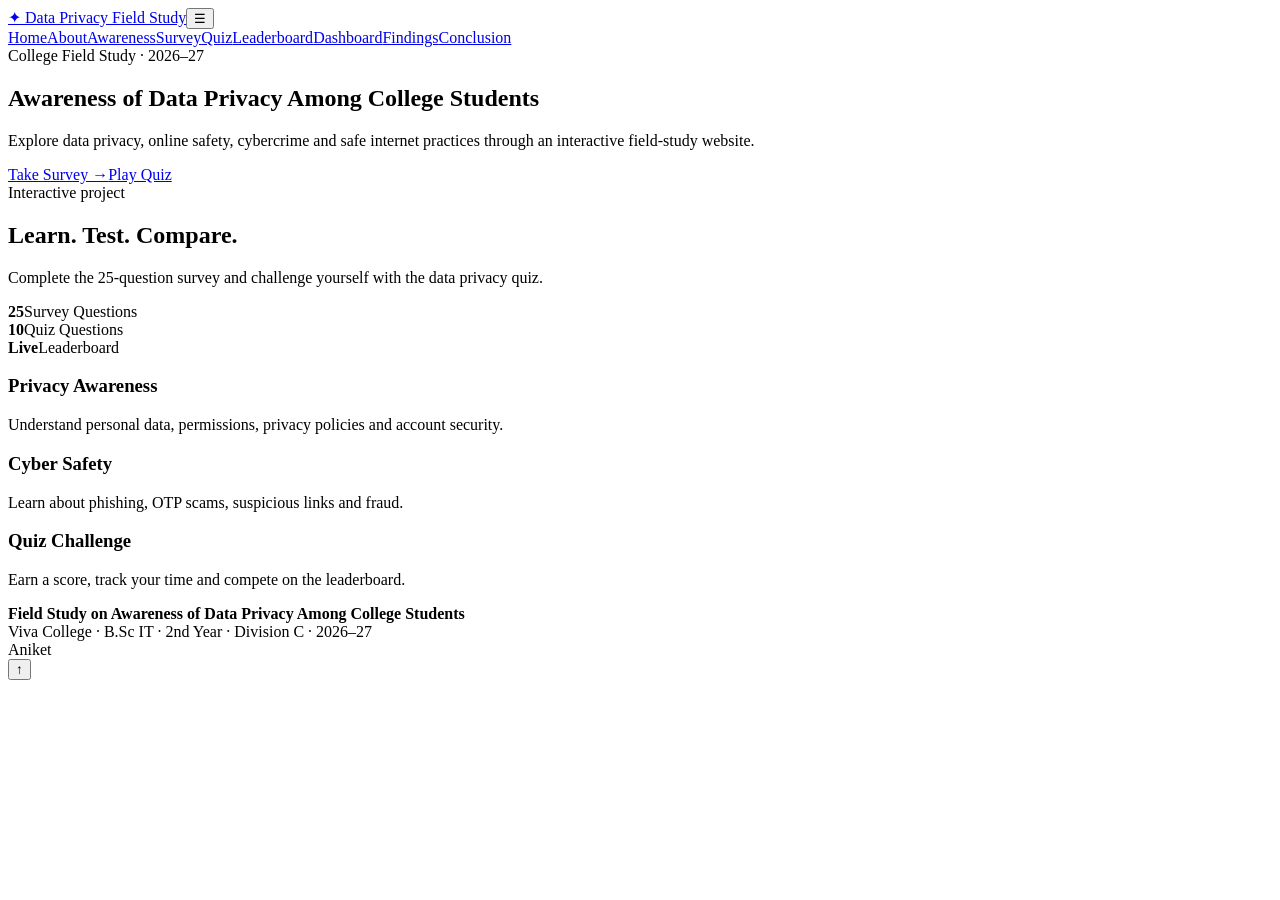
==== index.html @ 16b0fa5f "Add files via upload" ====
<!doctype html><html lang="en"><head><meta charset="utf-8"><meta name="viewport" content="width=device-width,initial-scale=1"><title>Home</title><link rel="stylesheet" href="css/style.css"></head><body><nav class="navbar"><div class="container nav-inner"><a class="brand" href="index.html"><span class="brand-mark">✦</span> Data Privacy Field Study</a><button class="menu-btn" type="button" aria-label="Menu" aria-expanded="false">☰</button><div class="nav-links"><a href="index.html">Home</a><a href="about.html">About</a><a href="awareness.html">Awareness</a><a href="survey.html">Survey</a><a href="quiz.html">Quiz</a><a href="leaderboard.html">Leaderboard</a><a href="dashboard.html">Dashboard</a><a href="findings.html">Findings</a><a href="conclusion.html">Conclusion</a></div></div></nav><main><section class="hero"><div class="container hero-grid"><div><span class="eyebrow">College Field Study · 2026–27</span><h1 class="gradient">Awareness of Data Privacy Among College Students</h1><p>Explore data privacy, online safety, cybercrime and safe internet practices through an interactive field-study website.</p><div class="actions"><a class="btn btn-primary" href="survey.html">Take Survey →</a><a class="btn" href="quiz.html">Play Quiz</a></div></div><div class="card"><span class="eyebrow">Interactive project</span><h2>Learn. Test. Compare.</h2><p>Complete the 25-question survey and challenge yourself with the data privacy quiz.</p><div class="stats"><div class="stat"><strong>25</strong><span>Survey Questions</span></div><div class="stat"><strong>10</strong><span>Quiz Questions</span></div><div class="stat"><strong>Live</strong><span>Leaderboard</span></div></div></div></div></section><section class="section"><div class="container grid"><div class="card"><h3>Privacy Awareness</h3><p>Understand personal data, permissions, privacy policies and account security.</p></div><div class="card"><h3>Cyber Safety</h3><p>Learn about phishing, OTP scams, suspicious links and fraud.</p></div><div class="card"><h3>Quiz Challenge</h3><p>Earn a score, track your time and compete on the leaderboard.</p></div></div></section></main><footer><div class="container footer-inner"><div><strong>Field Study on Awareness of Data Privacy Among College Students</strong><br>Viva College · B.Sc IT · 2nd Year · Division C · 2026–27</div><div>Aniket</div></div></footer><button class="back-top" aria-label="Back to top">↑</button><script src="js/main.js"></script></body></html>
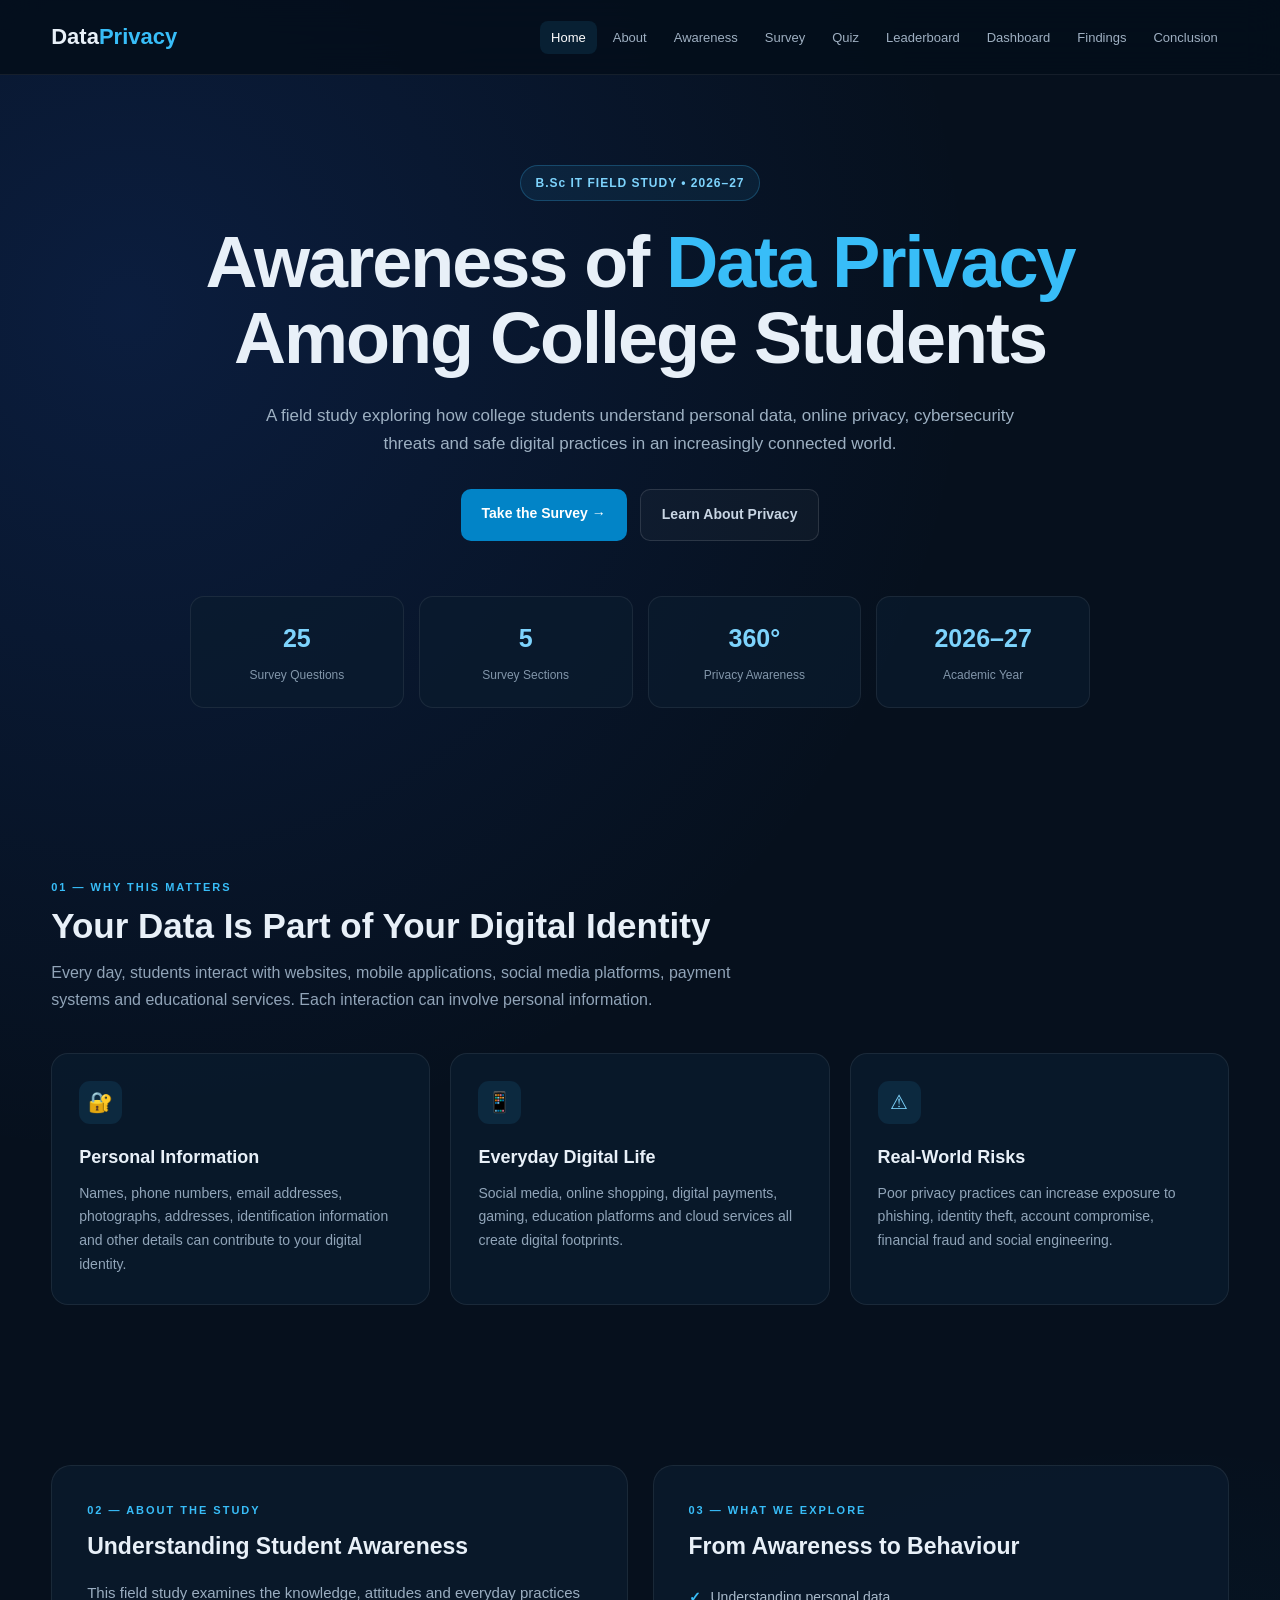
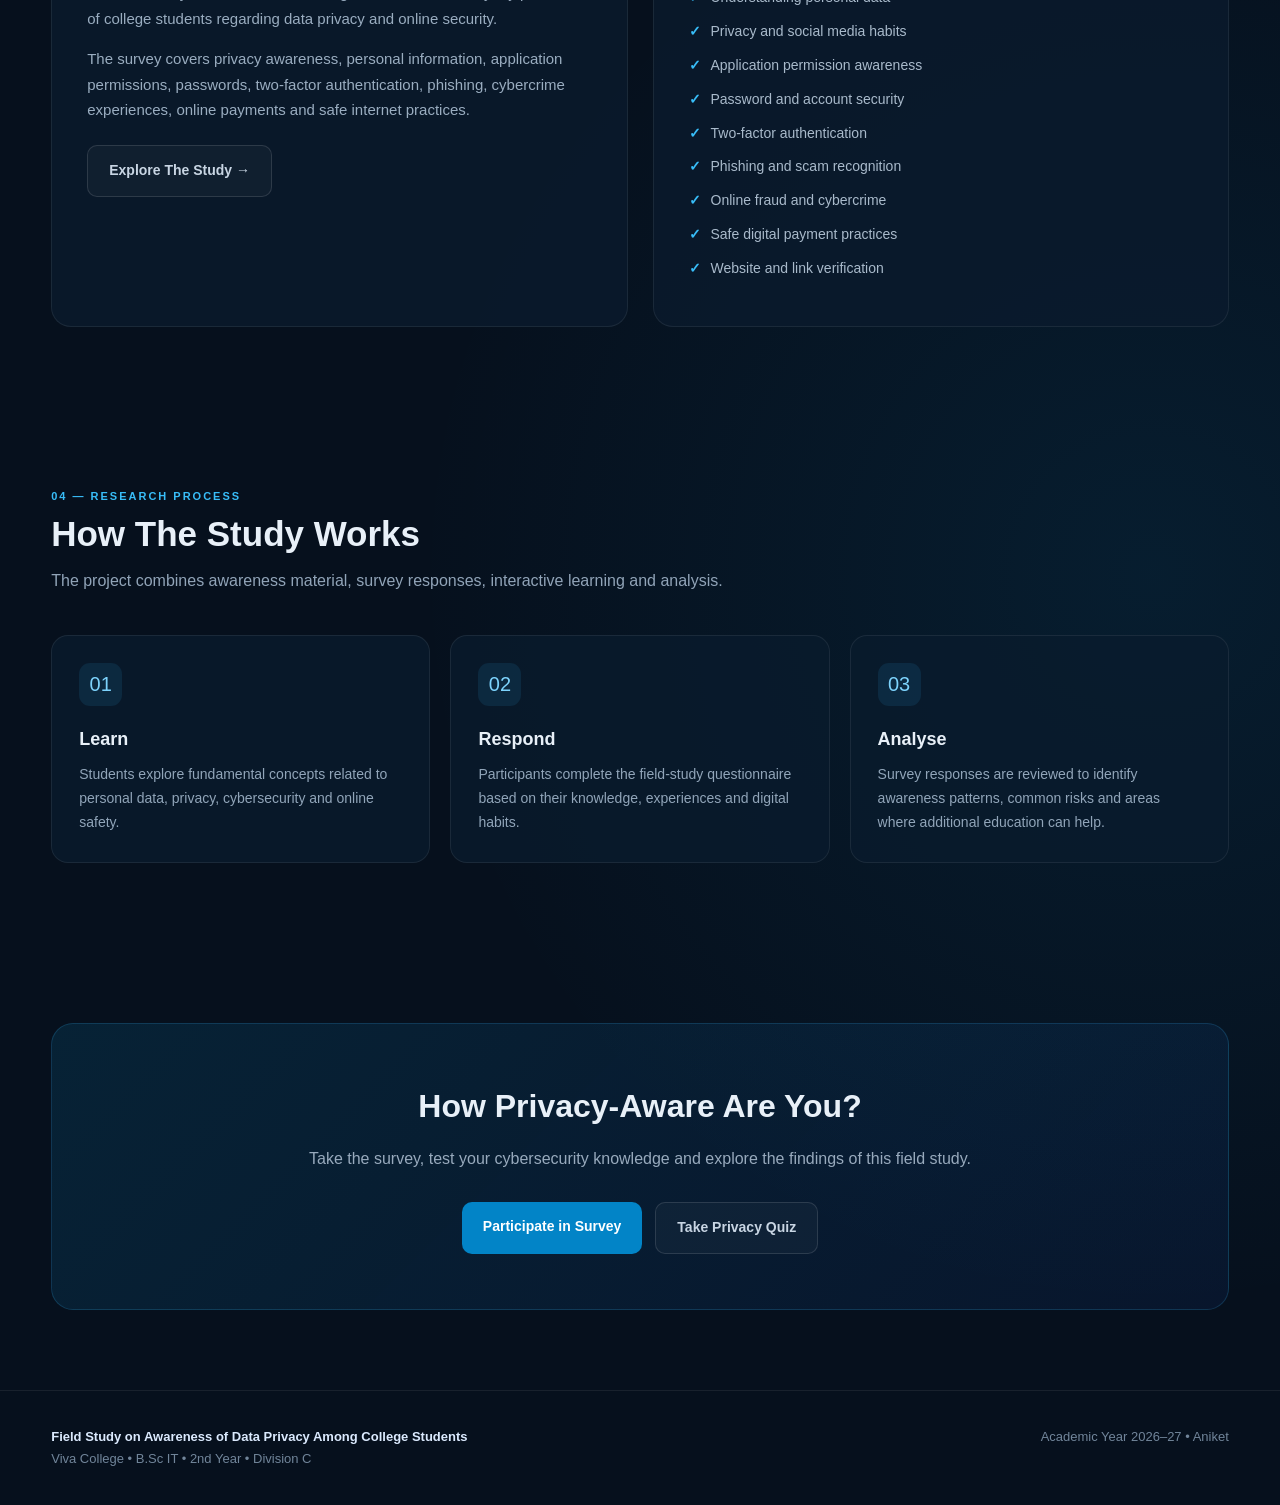
==== commit 58b945c3: "Update index.html" ====
--- a/index.html
+++ b/index.html
@@ -1 +1,838 @@
-<!doctype html><html lang="en"><head><meta charset="utf-8"><meta name="viewport" content="width=device-width,initial-scale=1"><title>Home</title><link rel="stylesheet" href="css/style.css"></head><body><nav class="navbar"><div class="container nav-inner"><a class="brand" href="index.html"><span class="brand-mark">✦</span> Data Privacy Field Study</a><button class="menu-btn" type="button" aria-label="Menu" aria-expanded="false">☰</button><div class="nav-links"><a href="index.html">Home</a><a href="about.html">About</a><a href="awareness.html">Awareness</a><a href="survey.html">Survey</a><a href="quiz.html">Quiz</a><a href="leaderboard.html">Leaderboard</a><a href="dashboard.html">Dashboard</a><a href="findings.html">Findings</a><a href="conclusion.html">Conclusion</a></div></div></nav><main><section class="hero"><div class="container hero-grid"><div><span class="eyebrow">College Field Study · 2026–27</span><h1 class="gradient">Awareness of Data Privacy Among College Students</h1><p>Explore data privacy, online safety, cybercrime and safe internet practices through an interactive field-study website.</p><div class="actions"><a class="btn btn-primary" href="survey.html">Take Survey →</a><a class="btn" href="quiz.html">Play Quiz</a></div></div><div class="card"><span class="eyebrow">Interactive project</span><h2>Learn. Test. Compare.</h2><p>Complete the 25-question survey and challenge yourself with the data privacy quiz.</p><div class="stats"><div class="stat"><strong>25</strong><span>Survey Questions</span></div><div class="stat"><strong>10</strong><span>Quiz Questions</span></div><div class="stat"><strong>Live</strong><span>Leaderboard</span></div></div></div></div></section><section class="section"><div class="container grid"><div class="card"><h3>Privacy Awareness</h3><p>Understand personal data, permissions, privacy policies and account security.</p></div><div class="card"><h3>Cyber Safety</h3><p>Learn about phishing, OTP scams, suspicious links and fraud.</p></div><div class="card"><h3>Quiz Challenge</h3><p>Earn a score, track your time and compete on the leaderboard.</p></div></div></section></main><footer><div class="container footer-inner"><div><strong>Field Study on Awareness of Data Privacy Among College Students</strong><br>Viva College · B.Sc IT · 2nd Year · Division C · 2026–27</div><div>Aniket</div></div></footer><button class="back-top" aria-label="Back to top">↑</button><script src="js/main.js"></script></body></html>+<!DOCTYPE html>
+<html lang="en">
+<head>
+  <meta charset="UTF-8">
+  <meta name="viewport" content="width=device-width, initial-scale=1.0">
+
+  <title>Data Privacy Awareness | Viva College Field Study</title>
+
+  <meta name="description"
+    content="Field Study on Awareness of Data Privacy Among College Students - Viva College, B.Sc IT 2nd Year Division C, Academic Year 2026-27.">
+
+  <style>
+
+    * {
+      margin: 0;
+      padding: 0;
+      box-sizing: border-box;
+    }
+
+    html {
+      scroll-behavior: smooth;
+    }
+
+    body {
+      font-family: Inter, Arial, Helvetica, sans-serif;
+      background:
+        radial-gradient(circle at 10% 10%, rgba(37,99,235,.16), transparent 28%),
+        radial-gradient(circle at 90% 70%, rgba(14,165,233,.09), transparent 30%),
+        #06101d;
+      color: #e8f0f8;
+      line-height: 1.7;
+    }
+
+    a {
+      text-decoration: none;
+      color: inherit;
+    }
+
+    .container {
+      width: min(1180px, 92%);
+      margin: auto;
+    }
+
+    /* NAVBAR */
+
+    header {
+      position: sticky;
+      top: 0;
+      z-index: 1000;
+      background: rgba(4,14,27,.88);
+      backdrop-filter: blur(18px);
+      border-bottom: 1px solid rgba(255,255,255,.07);
+    }
+
+    .nav {
+      min-height: 74px;
+      display: flex;
+      align-items: center;
+      justify-content: space-between;
+    }
+
+    .logo {
+      font-size: 22px;
+      font-weight: 800;
+    }
+
+    .logo span {
+      color: #38bdf8;
+    }
+
+    .nav-links {
+      display: flex;
+      list-style: none;
+      gap: 5px;
+    }
+
+    .nav-links a {
+      color: #9fb0c2;
+      padding: 9px 11px;
+      border-radius: 8px;
+      font-size: 13px;
+      transition: .25s;
+    }
+
+    .nav-links a:hover,
+    .nav-links a.active {
+      color: white;
+      background: rgba(56,189,248,.1);
+    }
+
+    .menu-btn {
+      display: none;
+      background: transparent;
+      color: white;
+      border: 1px solid rgba(255,255,255,.12);
+      border-radius: 8px;
+      padding: 7px 10px;
+      font-size: 19px;
+      cursor: pointer;
+    }
+
+    /* HERO */
+
+    .hero {
+      min-height: 680px;
+      display: flex;
+      align-items: center;
+      text-align: center;
+      padding: 90px 0;
+      position: relative;
+      overflow: hidden;
+    }
+
+    .hero-content {
+      max-width: 900px;
+      margin: auto;
+    }
+
+    .badge {
+      display: inline-block;
+      padding: 7px 14px;
+      border-radius: 30px;
+      border: 1px solid rgba(56,189,248,.25);
+      background: rgba(56,189,248,.08);
+      color: #7dd3fc;
+      font-size: 12px;
+      font-weight: 800;
+      letter-spacing: 1px;
+      margin-bottom: 24px;
+    }
+
+    .hero h1 {
+      font-size: clamp(42px, 6vw, 72px);
+      line-height: 1.05;
+      letter-spacing: -2px;
+    }
+
+    .hero h1 span {
+      color: #38bdf8;
+    }
+
+    .hero p {
+      color: #9db0c2;
+      max-width: 750px;
+      margin: 25px auto;
+      font-size: 17px;
+    }
+
+    .buttons {
+      display: flex;
+      justify-content: center;
+      gap: 13px;
+      flex-wrap: wrap;
+      margin-top: 30px;
+    }
+
+    .btn {
+      padding: 13px 21px;
+      border-radius: 10px;
+      font-size: 14px;
+      font-weight: 700;
+      transition: .25s;
+    }
+
+    .btn-primary {
+      background: #0284c7;
+      color: white;
+    }
+
+    .btn-primary:hover {
+      background: #0369a1;
+      transform: translateY(-2px);
+    }
+
+    .btn-secondary {
+      border: 1px solid rgba(255,255,255,.12);
+      color: #c8d5e3;
+      background: rgba(255,255,255,.03);
+    }
+
+    .btn-secondary:hover {
+      border-color: rgba(56,189,248,.4);
+    }
+
+    /* STATS */
+
+    .stats {
+      margin-top: 55px;
+      display: grid;
+      grid-template-columns: repeat(4,1fr);
+      gap: 15px;
+    }
+
+    .stat {
+      background: rgba(10,28,46,.7);
+      border: 1px solid rgba(255,255,255,.07);
+      border-radius: 14px;
+      padding: 20px;
+    }
+
+    .stat strong {
+      display: block;
+      color: #7dd3fc;
+      font-size: 25px;
+    }
+
+    .stat span {
+      color: #8296aa;
+      font-size: 12px;
+    }
+
+    /* SECTIONS */
+
+    section {
+      padding: 80px 0;
+    }
+
+    .section-head {
+      margin-bottom: 40px;
+    }
+
+    .mini {
+      color: #38bdf8;
+      text-transform: uppercase;
+      letter-spacing: 2px;
+      font-size: 11px;
+      font-weight: 800;
+      margin-bottom: 8px;
+    }
+
+    .section-head h2 {
+      font-size: 35px;
+      line-height: 1.2;
+    }
+
+    .section-head p {
+      color: #91a4b8;
+      max-width: 720px;
+      margin-top: 12px;
+    }
+
+    /* CARDS */
+
+    .grid {
+      display: grid;
+      grid-template-columns: repeat(3,1fr);
+      gap: 20px;
+    }
+
+    .card {
+      background: rgba(10,27,45,.78);
+      border: 1px solid rgba(255,255,255,.07);
+      border-radius: 17px;
+      padding: 27px;
+      transition: .25s;
+    }
+
+    .card:hover {
+      transform: translateY(-4px);
+      border-color: rgba(56,189,248,.25);
+    }
+
+    .icon {
+      width: 43px;
+      height: 43px;
+      border-radius: 11px;
+      display: flex;
+      align-items: center;
+      justify-content: center;
+      background: rgba(56,189,248,.1);
+      color: #7dd3fc;
+      font-size: 20px;
+      margin-bottom: 18px;
+    }
+
+    .card h3 {
+      margin-bottom: 9px;
+      font-size: 18px;
+    }
+
+    .card p {
+      color: #91a5b9;
+      font-size: 14px;
+    }
+
+    /* TWO COLUMN */
+
+    .two-col {
+      display: grid;
+      grid-template-columns: 1fr 1fr;
+      gap: 25px;
+      align-items: stretch;
+    }
+
+    .large-card {
+      background: rgba(10,27,45,.8);
+      border: 1px solid rgba(255,255,255,.07);
+      border-radius: 20px;
+      padding: 35px;
+    }
+
+    .large-card h3 {
+      font-size: 23px;
+      margin-bottom: 14px;
+    }
+
+    .large-card p {
+      color: #9aadc0;
+      font-size: 15px;
+    }
+
+    .check-list {
+      list-style: none;
+      margin-top: 20px;
+    }
+
+    .check-list li {
+      margin: 10px 0;
+      color: #a9bacb;
+      font-size: 14px;
+    }
+
+    .check-list li::before {
+      content: "✓";
+      color: #38bdf8;
+      font-weight: bold;
+      margin-right: 10px;
+    }
+
+    /* CTA */
+
+    .cta {
+      text-align: center;
+      padding: 55px 25px;
+      border-radius: 22px;
+      background:
+        linear-gradient(
+          135deg,
+          rgba(14,165,233,.12),
+          rgba(37,99,235,.08)
+        );
+      border: 1px solid rgba(56,189,248,.18);
+    }
+
+    .cta h2 {
+      font-size: 32px;
+      margin-bottom: 12px;
+    }
+
+    .cta p {
+      color: #98aabd;
+      max-width: 700px;
+      margin: auto;
+    }
+
+    /* FOOTER */
+
+    footer {
+      border-top: 1px solid rgba(255,255,255,.07);
+      padding: 35px 0;
+      color: #71859a;
+      font-size: 13px;
+    }
+
+    .footer-inner {
+      display: flex;
+      justify-content: space-between;
+      gap: 20px;
+    }
+
+    /* MOBILE */
+
+    @media(max-width:900px) {
+
+      .menu-btn {
+        display: block;
+      }
+
+      .nav-links {
+        display: none;
+        position: absolute;
+        left: 4%;
+        right: 4%;
+        top: 70px;
+        flex-direction: column;
+        background: #081727;
+        border: 1px solid rgba(255,255,255,.08);
+        border-radius: 12px;
+        padding: 10px;
+      }
+
+      .nav-links.show {
+        display: flex;
+      }
+
+      .nav-links a {
+        display: block;
+        padding: 12px;
+      }
+
+      .stats {
+        grid-template-columns: repeat(2,1fr);
+      }
+
+      .grid,
+      .two-col {
+        grid-template-columns: 1fr;
+      }
+
+      .footer-inner {
+        flex-direction: column;
+        text-align: center;
+      }
+    }
+
+    @media(max-width:600px) {
+
+      .hero {
+        min-height: auto;
+        padding: 75px 0;
+      }
+
+      .hero h1 {
+        letter-spacing: -1px;
+      }
+
+      .hero p {
+        font-size: 15px;
+      }
+
+      section {
+        padding: 60px 0;
+      }
+
+      .section-head h2 {
+        font-size: 28px;
+      }
+
+      .stats {
+        grid-template-columns: 1fr 1fr;
+      }
+    }
+
+  </style>
+</head>
+
+<body>
+
+<header>
+
+  <div class="container nav">
+
+    <a href="index.html" class="logo">
+      Data<span>Privacy</span>
+    </a>
+
+    <button class="menu-btn" id="menuBtn">☰</button>
+
+    <ul class="nav-links" id="navLinks">
+
+      <li><a href="index.html" class="active">Home</a></li>
+      <li><a href="about.html">About</a></li>
+      <li><a href="awareness.html">Awareness</a></li>
+      <li><a href="survey.html">Survey</a></li>
+      <li><a href="quiz.html">Quiz</a></li>
+      <li><a href="leaderboard.html">Leaderboard</a></li>
+      <li><a href="dashboard.html">Dashboard</a></li>
+      <li><a href="findings.html">Findings</a></li>
+      <li><a href="conclusion.html">Conclusion</a></li>
+
+    </ul>
+
+  </div>
+
+</header>
+
+
+<!-- HERO -->
+
+<section class="hero">
+
+  <div class="container hero-content">
+
+    <div class="badge">
+      B.Sc IT FIELD STUDY • 2026–27
+    </div>
+
+    <h1>
+      Awareness of <span>Data Privacy</span>
+      Among College Students
+    </h1>
+
+    <p>
+      A field study exploring how college students understand personal
+      data, online privacy, cybersecurity threats and safe digital
+      practices in an increasingly connected world.
+    </p>
+
+    <div class="buttons">
+
+      <a href="survey.html" class="btn btn-primary">
+        Take the Survey →
+      </a>
+
+      <a href="awareness.html" class="btn btn-secondary">
+        Learn About Privacy
+      </a>
+
+    </div>
+
+    <div class="stats">
+
+      <div class="stat">
+        <strong>25</strong>
+        <span>Survey Questions</span>
+      </div>
+
+      <div class="stat">
+        <strong>5</strong>
+        <span>Survey Sections</span>
+      </div>
+
+      <div class="stat">
+        <strong>360°</strong>
+        <span>Privacy Awareness</span>
+      </div>
+
+      <div class="stat">
+        <strong>2026–27</strong>
+        <span>Academic Year</span>
+      </div>
+
+    </div>
+
+  </div>
+
+</section>
+
+
+<!-- WHY THIS STUDY -->
+
+<section>
+
+  <div class="container">
+
+    <div class="section-head">
+
+      <div class="mini">01 — Why This Matters</div>
+
+      <h2>
+        Your Data Is Part of Your Digital Identity
+      </h2>
+
+      <p>
+        Every day, students interact with websites, mobile applications,
+        social media platforms, payment systems and educational services.
+        Each interaction can involve personal information.
+      </p>
+
+    </div>
+
+    <div class="grid">
+
+      <div class="card">
+
+        <div class="icon">🔐</div>
+
+        <h3>Personal Information</h3>
+
+        <p>
+          Names, phone numbers, email addresses, photographs, addresses,
+          identification information and other details can contribute to
+          your digital identity.
+        </p>
+
+      </div>
+
+      <div class="card">
+
+        <div class="icon">📱</div>
+
+        <h3>Everyday Digital Life</h3>
+
+        <p>
+          Social media, online shopping, digital payments, gaming,
+          education platforms and cloud services all create digital
+          footprints.
+        </p>
+
+      </div>
+
+      <div class="card">
+
+        <div class="icon">⚠</div>
+
+        <h3>Real-World Risks</h3>
+
+        <p>
+          Poor privacy practices can increase exposure to phishing,
+          identity theft, account compromise, financial fraud and
+          social engineering.
+        </p>
+
+      </div>
+
+    </div>
+
+  </div>
+
+</section>
+
+
+<!-- PROJECT -->
+
+<section>
+
+  <div class="container">
+
+    <div class="two-col">
+
+      <div class="large-card">
+
+        <div class="mini">02 — About The Study</div>
+
+        <h3>
+          Understanding Student Awareness
+        </h3>
+
+        <p>
+          This field study examines the knowledge, attitudes and everyday
+          practices of college students regarding data privacy and online
+          security.
+        </p>
+
+        <p style="margin-top:15px;">
+          The survey covers privacy awareness, personal information,
+          application permissions, passwords, two-factor authentication,
+          phishing, cybercrime experiences, online payments and safe
+          internet practices.
+        </p>
+
+        <a href="about.html"
+           class="btn btn-secondary"
+           style="display:inline-block;margin-top:22px;">
+          Explore The Study →
+        </a>
+
+      </div>
+
+
+      <div class="large-card">
+
+        <div class="mini">03 — What We Explore</div>
+
+        <h3>
+          From Awareness to Behaviour
+        </h3>
+
+        <ul class="check-list">
+
+          <li>Understanding personal data</li>
+
+          <li>Privacy and social media habits</li>
+
+          <li>Application permission awareness</li>
+
+          <li>Password and account security</li>
+
+          <li>Two-factor authentication</li>
+
+          <li>Phishing and scam recognition</li>
+
+          <li>Online fraud and cybercrime</li>
+
+          <li>Safe digital payment practices</li>
+
+          <li>Website and link verification</li>
+
+        </ul>
+
+      </div>
+
+    </div>
+
+  </div>
+
+</section>
+
+
+<!-- PROCESS -->
+
+<section>
+
+  <div class="container">
+
+    <div class="section-head">
+
+      <div class="mini">04 — Research Process</div>
+
+      <h2>How The Study Works</h2>
+
+      <p>
+        The project combines awareness material, survey responses,
+        interactive learning and analysis.
+      </p>
+
+    </div>
+
+    <div class="grid">
+
+      <div class="card">
+
+        <div class="icon">01</div>
+
+        <h3>Learn</h3>
+
+        <p>
+          Students explore fundamental concepts related to personal data,
+          privacy, cybersecurity and online safety.
+        </p>
+
+      </div>
+
+      <div class="card">
+
+        <div class="icon">02</div>
+
+        <h3>Respond</h3>
+
+        <p>
+          Participants complete the field-study questionnaire based on
+          their knowledge, experiences and digital habits.
+        </p>
+
+      </div>
+
+      <div class="card">
+
+        <div class="icon">03</div>
+
+        <h3>Analyse</h3>
+
+        <p>
+          Survey responses are reviewed to identify awareness patterns,
+          common risks and areas where additional education can help.
+        </p>
+
+      </div>
+
+    </div>
+
+  </div>
+
+</section>
+
+
+<!-- CTA -->
+
+<section>
+
+  <div class="container">
+
+    <div class="cta">
+
+      <h2>
+        How Privacy-Aware Are You?
+      </h2>
+
+      <p>
+        Take the survey, test your cybersecurity knowledge and explore the
+        findings of this field study.
+      </p>
+
+      <div class="buttons">
+
+        <a href="survey.html" class="btn btn-primary">
+          Participate in Survey
+        </a>
+
+        <a href="quiz.html" class="btn btn-secondary">
+          Take Privacy Quiz
+        </a>
+
+      </div>
+
+    </div>
+
+  </div>
+
+</section>
+
+
+<!-- FOOTER -->
+
+<footer>
+
+  <div class="container footer-inner">
+
+    <div>
+      <strong style="color:#dbeafe;">
+        Field Study on Awareness of Data Privacy Among College Students
+      </strong>
+
+      <br>
+
+      Viva College • B.Sc IT • 2nd Year • Division C
+    </div>
+
+    <div>
+      Academic Year 2026–27 • Aniket
+    </div>
+
+  </div>
+
+</footer>
+
+
+<script>
+
+  const menuBtn = document.getElementById("menuBtn");
+  const navLinks = document.getElementById("navLinks");
+
+  menuBtn.addEventListener("click", () => {
+    navLinks.classList.toggle("show");
+  });
+
+  document.querySelectorAll(".nav-links a").forEach(link => {
+
+    link.addEventListener("click", () => {
+      navLinks.classList.remove("show");
+    });
+
+  });
+
+</script>
+
+</body>
+</html>
